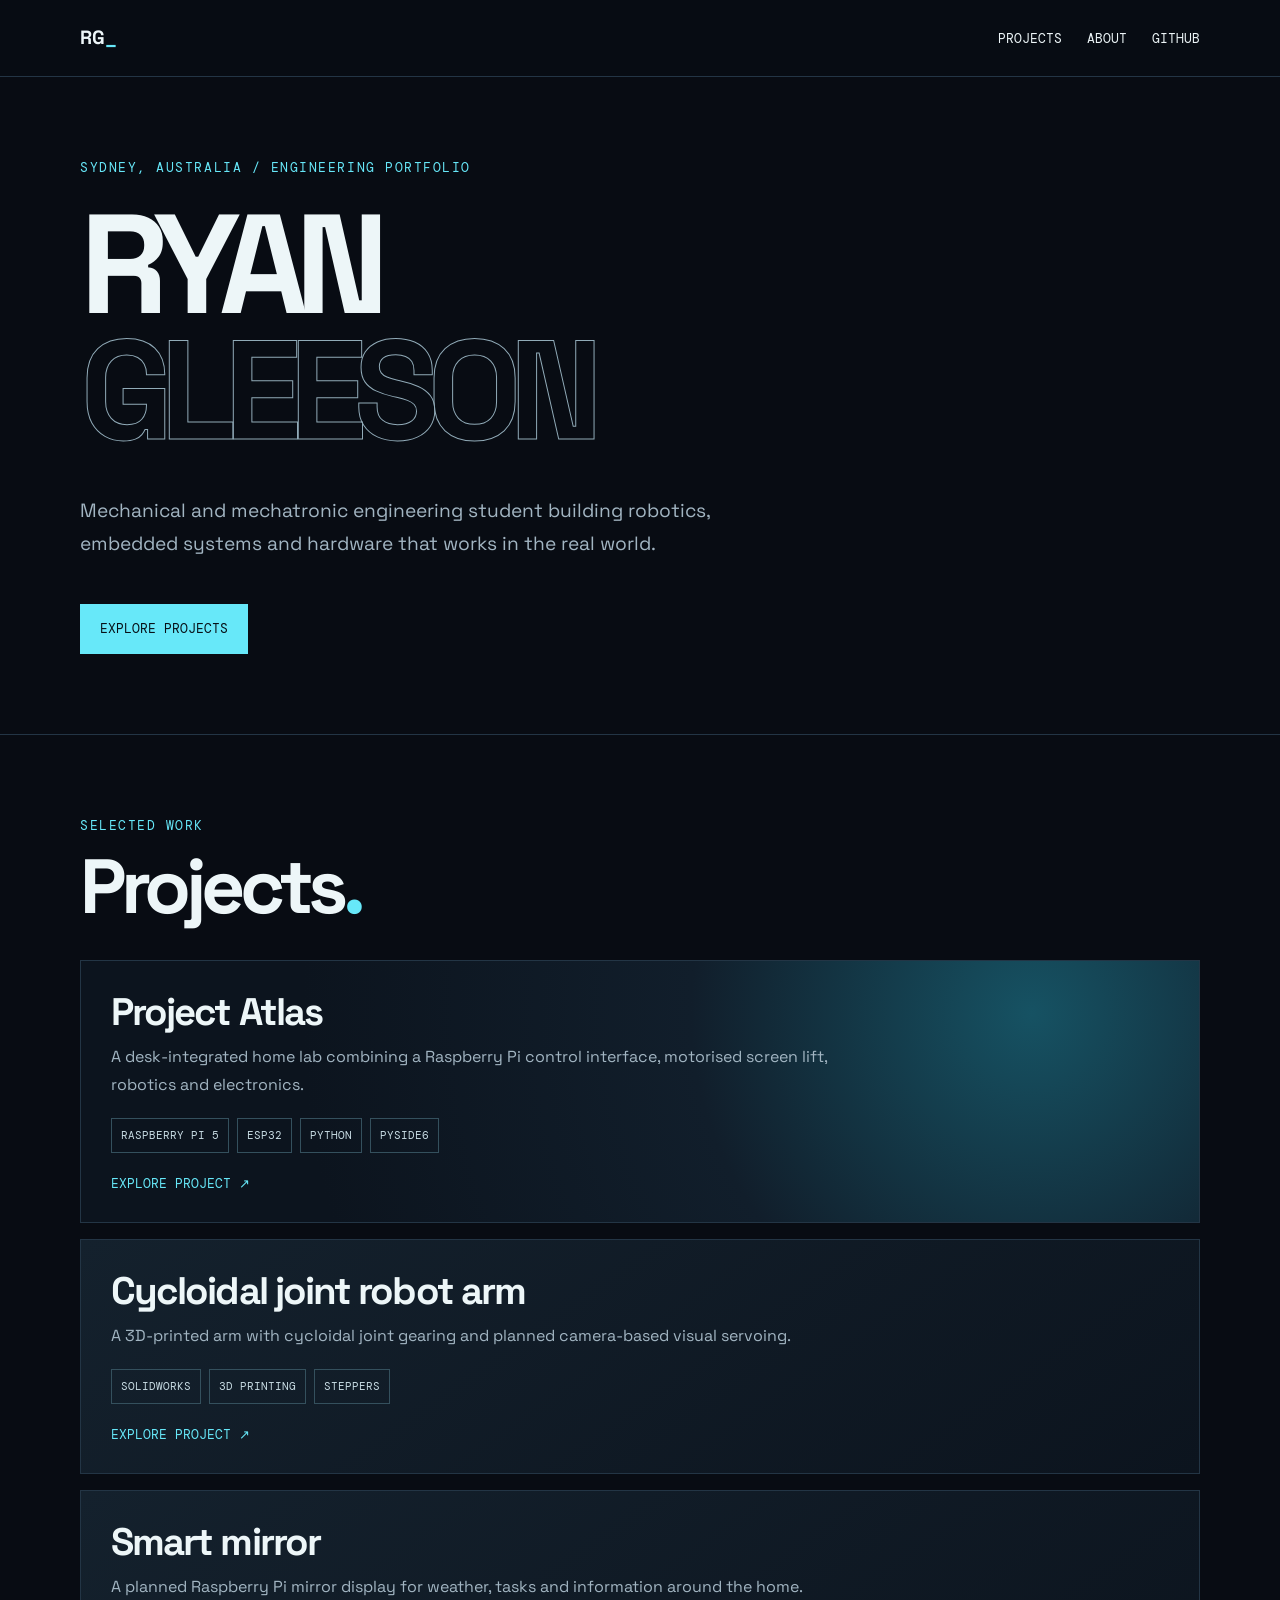
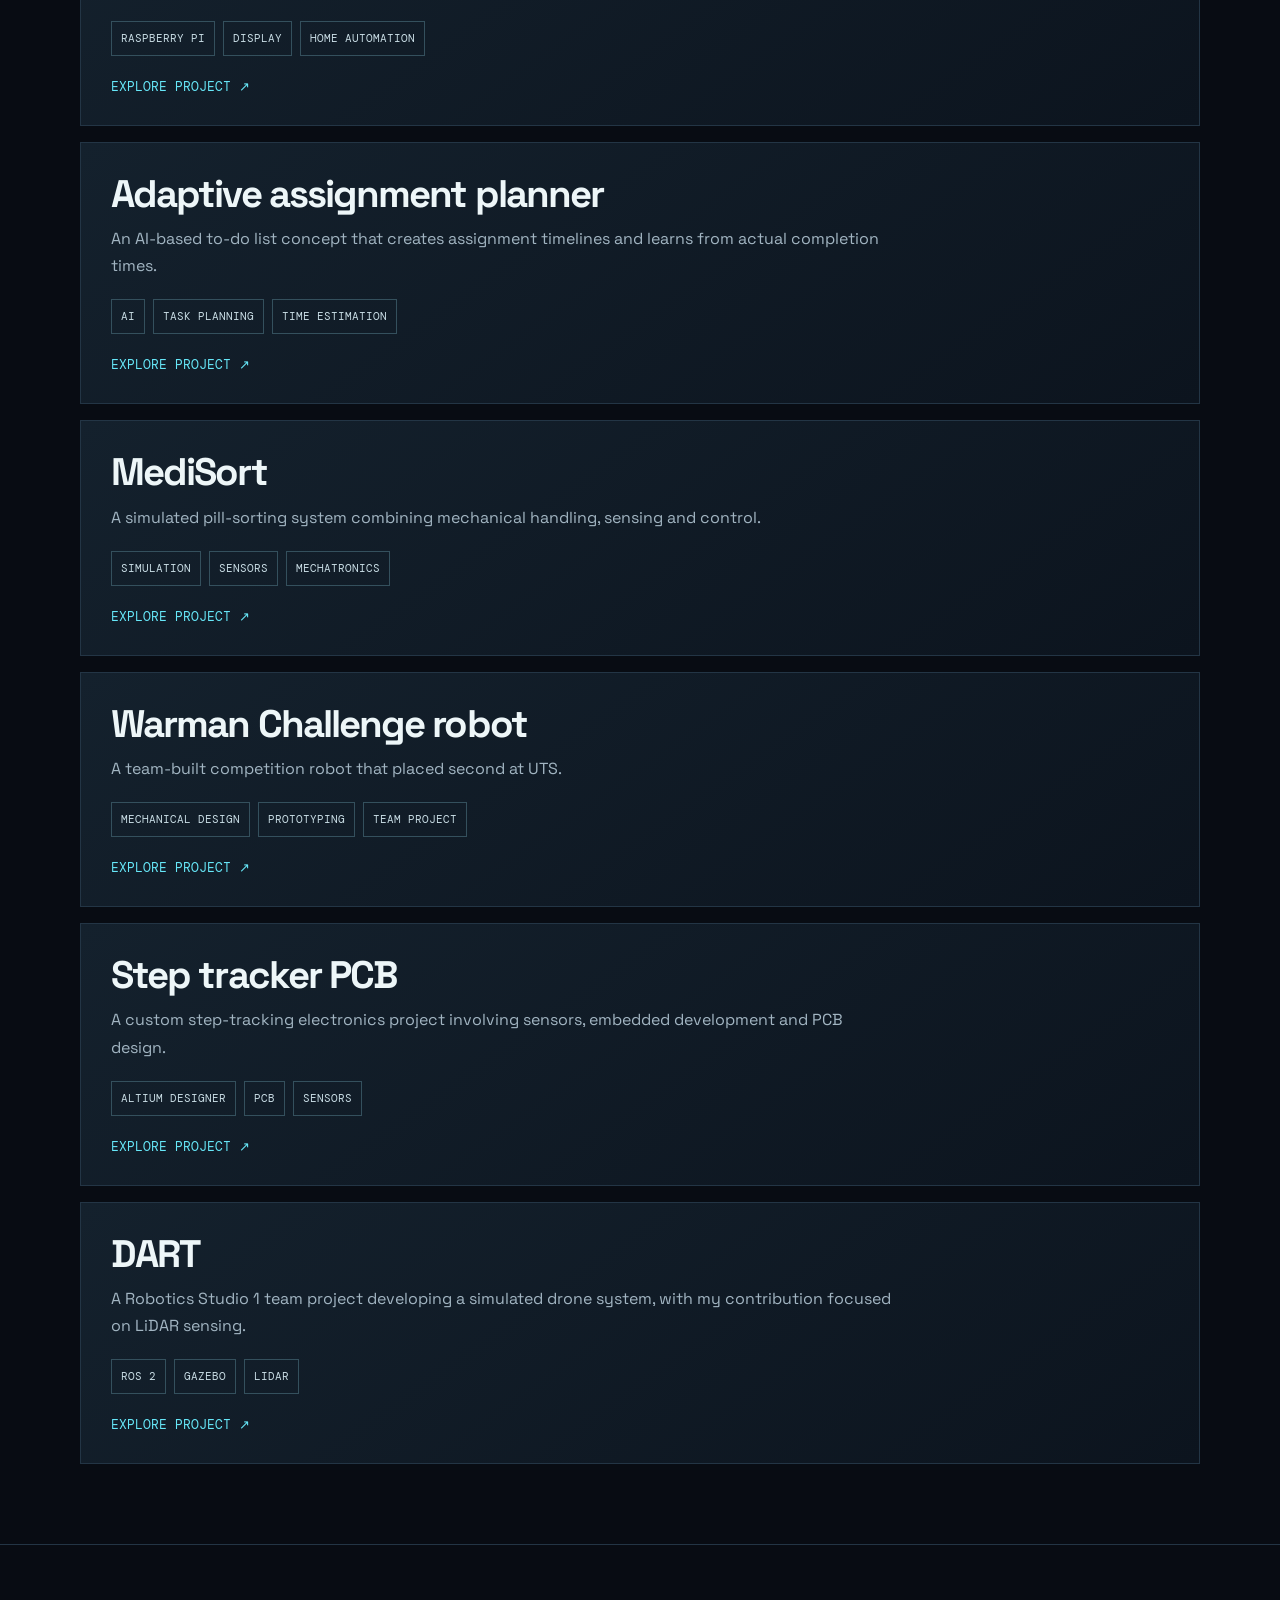
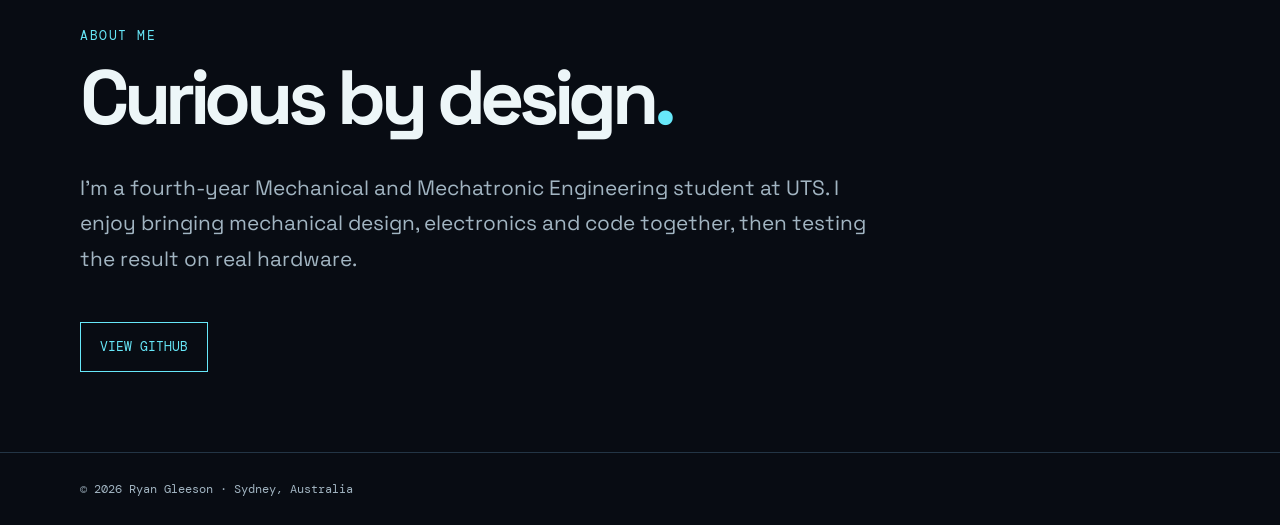
==== index.html @ e1db245e "Add engineering portfolio" ====
<!DOCTYPE html>
<html lang="en">
<head>
  <meta charset="UTF-8">
  <meta name="viewport" content="width=device-width, initial-scale=1.0">
  <meta name="theme-color" content="#080c13">
  <title>Ryan Gleeson | Engineering Portfolio</title>
  <meta
    name="description"
    content="Engineering projects by Ryan Gleeson."
  >
  <link rel="stylesheet" href="style.css">
</head>

<body>
  <!-- ==================== NAVIGATION ==================== -->
  <header class="site-header">
    <nav class="container nav" aria-label="Main navigation">
      <a class="logo" href="index.html">RG<span>_</span></a>

      <div class="nav-links">
        <a href="#projects">Projects</a>
        <a href="#about">About</a>
        <a href="https://github.com/ryan-gleeso">GitHub</a>
      </div>
    </nav>
  </header>

  <main>
    <!-- ==================== INTRO ==================== -->
    <div class="container hero">
      <div class="label">Sydney, Australia / Engineering portfolio</div>

      <h1>
        RYAN<br>
        <span class="outline">GLEESON</span>
      </h1>

      <p>
        Mechanical and mechatronic engineering student building robotics,
        embedded systems and hardware that works in the real world.
      </p>

      <a class="button" href="#projects">Explore projects</a>
    </div>

    <!-- ==================== PROJECT LIST ==================== -->
    <section id="projects">
      <div class="container">
        <div class="label">Selected work</div>
        <h2 class="section-title">Projects<span class="accent">.</span></h2>

        <div class="project-list">

          <!-- PROJECT ATLAS -->
          <a class="project-card" href="projects/atlas.html">
            <h3>Project Atlas</h3>
            <p>
              A desk-integrated home lab combining a Raspberry Pi control
              interface, motorised screen lift, robotics and electronics.
            </p>
            <div class="tags">
              <span class="tag">Raspberry Pi 5</span>
              <span class="tag">ESP32</span>
              <span class="tag">Python</span>
              <span class="tag">PySide6</span>
            </div>
            <span class="card-action">Explore project ↗</span>
          </a>

          <!-- ROBOT ARM -->
          <a class="project-card" href="projects/robot-arm.html">
            <h3>Cycloidal joint robot arm</h3>
            <p>
              A 3D-printed arm with cycloidal joint gearing and planned
              camera-based visual servoing.
            </p>
            <div class="tags">
              <span class="tag">SolidWorks</span>
              <span class="tag">3D printing</span>
              <span class="tag">Steppers</span>
            </div>
            <span class="card-action">Explore project ↗</span>
          </a>

          <!-- SMART MIRROR -->
          <a class="project-card" href="projects/smart-mirror.html">
            <h3>Smart mirror</h3>
            <p>
              A planned Raspberry Pi mirror display for weather, tasks and
              information around the home.
            </p>
            <div class="tags">
              <span class="tag">Raspberry Pi</span>
              <span class="tag">Display</span>
              <span class="tag">Home automation</span>
            </div>
            <span class="card-action">Explore project ↗</span>
          </a>

          <!-- ASSIGNMENT PLANNER -->
          <a class="project-card" href="projects/assignment-planner.html">
            <h3>Adaptive assignment planner</h3>
            <p>
              An AI-based to-do list concept that creates assignment
              timelines and learns from actual completion times.
            </p>
            <div class="tags">
              <span class="tag">AI</span>
              <span class="tag">Task planning</span>
              <span class="tag">Time estimation</span>
            </div>
            <span class="card-action">Explore project ↗</span>
          </a>

          <!-- MEDISORT -->
          <a class="project-card" href="projects/medisort.html">
            <h3>MediSort</h3>
            <p>
              A simulated pill-sorting system combining mechanical handling,
              sensing and control.
            </p>
            <div class="tags">
              <span class="tag">Simulation</span>
              <span class="tag">Sensors</span>
              <span class="tag">Mechatronics</span>
            </div>
            <span class="card-action">Explore project ↗</span>
          </a>

          <!-- WARMAN -->
          <a class="project-card" href="projects/warman.html">
            <h3>Warman Challenge robot</h3>
            <p>
              A team-built competition robot that placed second at UTS.
            </p>
            <div class="tags">
              <span class="tag">Mechanical design</span>
              <span class="tag">Prototyping</span>
              <span class="tag">Team project</span>
            </div>
            <span class="card-action">Explore project ↗</span>
          </a>

          <!-- STEP TRACKER -->
          <a class="project-card" href="projects/step-tracker.html">
            <h3>Step tracker PCB</h3>
            <p>
              A custom step-tracking electronics project involving sensors,
              embedded development and PCB design.
            </p>
            <div class="tags">
              <span class="tag">Altium Designer</span>
              <span class="tag">PCB</span>
              <span class="tag">Sensors</span>
            </div>
            <span class="card-action">Explore project ↗</span>
          </a>

          <!-- DART -->
          <a class="project-card" href="projects/dart.html">
            <h3>DART</h3>
            <p>
              A Robotics Studio 1 team project developing a simulated drone
              system, with my contribution focused on LiDAR sensing.
            </p>
            <div class="tags">
              <span class="tag">ROS 2</span>
              <span class="tag">Gazebo</span>
              <span class="tag">LiDAR</span>
            </div>
            <span class="card-action">Explore project ↗</span>
          </a>

        </div>
      </div>
    </section>

    <!-- ==================== ABOUT ==================== -->
    <section id="about">
      <div class="container">
        <div class="label">About me</div>
        <h2 class="section-title">
          Curious by design<span class="accent">.</span>
        </h2>

        <p class="project-intro">
          I'm a fourth-year Mechanical and Mechatronic Engineering student
          at UTS. I enjoy bringing mechanical design, electronics and code
          together, then testing the result on real hardware.
        </p>

        <a
          class="button button-outline"
          href="https://github.com/ryan-gleeso"
          target="_blank"
          rel="noopener noreferrer"
        >
          View GitHub
        </a>
      </div>
    </section>
  </main>

  <footer class="site-footer">
    <div class="container">© 2026 Ryan Gleeson · Sydney, Australia</div>
  </footer>
</body>
</html>
---- style.css ----
@import url("https://fonts.googleapis.com/css2?family=DM+Mono:wght@400;500&family=Space+Grotesk:wght@400;500;600;700&display=swap");

/* ==================== SITE COLOURS ==================== */
:root {
  --background: #080c13;
  --surface: #101924;
  --border: #233545;
  --text: #edf6f8;
  --muted: #a2b5c2;
  --cyan: #67e8f9;
  --green: #c5ff75;
}

/* ==================== GENERAL ==================== */
* {
  box-sizing: border-box;
}

html {
  scroll-behavior: smooth;
}

body {
  margin: 0;
  background: var(--background);
  color: var(--text);
  font: 16px/1.7 "Space Grotesk", Arial, sans-serif;
}

a {
  color: inherit;
  text-decoration: none;
}

a:focus-visible {
  outline: 2px solid var(--cyan);
  outline-offset: 4px;
}

.container {
  width: min(1120px, calc(100% - 40px));
  margin-inline: auto;
}

.label,
.tag,
.back-link,
.button {
  font-family: "DM Mono", monospace;
}

.label {
  color: var(--cyan);
  font-size: 0.8rem;
  text-transform: uppercase;
  letter-spacing: 0.12em;
}

.accent {
  color: var(--cyan);
}

/* ==================== HEADER ==================== */
.site-header {
  border-bottom: 1px solid var(--border);
  background: rgba(8, 12, 19, 0.95);
}

.nav {
  min-height: 76px;
  display: flex;
  align-items: center;
  justify-content: space-between;
  gap: 20px;
}

.logo {
  font-size: 1.2rem;
  font-weight: 700;
}

.logo span {
  color: var(--cyan);
}

.nav-links {
  display: flex;
  gap: 25px;
  font: 0.8rem "DM Mono", monospace;
  text-transform: uppercase;
}

.nav-links a:hover,
.back-link:hover {
  color: var(--cyan);
}

/* ==================== HOMEPAGE HERO ==================== */
.hero {
  min-height: 520px;
  display: flex;
  flex-direction: column;
  justify-content: center;
  padding: 80px 0;
}

.hero h1 {
  margin: 22px 0;
  font-size: clamp(4rem, 11vw, 9rem);
  line-height: 0.9;
  letter-spacing: -0.09em;
}

.outline {
  color: transparent;
  -webkit-text-stroke: 1px #91abb8;
}

.hero p {
  max-width: 650px;
  color: var(--muted);
  font-size: 1.2rem;
}

.button {
  display: inline-block;
  width: fit-content;
  margin-top: 24px;
  padding: 13px 19px;
  border: 1px solid var(--cyan);
  background: var(--cyan);
  color: #071017;
  font-size: 0.8rem;
  text-transform: uppercase;
  transition: transform 0.2s, background 0.2s;
}

.button:hover {
  transform: translateY(-3px);
  background: #a6f5ff;
}

.button-outline {
  background: transparent;
  color: var(--cyan);
}

.button-outline:hover {
  background: #10252c;
}

/* ==================== HOMEPAGE PROJECT LIST ==================== */
section {
  padding: 80px 0;
  border-top: 1px solid var(--border);
}

.section-title {
  margin: 12px 0 35px;
  font-size: clamp(2.7rem, 6vw, 5rem);
  line-height: 1;
  letter-spacing: -0.07em;
}

.project-list {
  display: grid;
  gap: 16px;
}

.project-card {
  display: block;
  padding: 30px;
  border: 1px solid var(--border);
  background: linear-gradient(145deg, #14212d, #0c141e);
  transition: border-color 0.2s, transform 0.2s;
}

.project-card:hover,
.project-card:focus-visible {
  border-color: var(--cyan);
  transform: translateY(-4px);
}

.project-card:first-child {
  background: radial-gradient(
    circle at 85% 20%,
    #165263,
    #111e2b 35%,
    #0c141e 75%
  );
}

.project-card h3 {
  margin: 0 0 10px;
  font-size: clamp(1.7rem, 3vw, 2.5rem);
  line-height: 1.1;
  letter-spacing: -0.05em;
}

.project-card p {
  max-width: 780px;
  margin: 0 0 20px;
  color: var(--muted);
}

.card-action {
  display: block;
  margin-top: 22px;
  color: var(--cyan);
  font: 0.8rem "DM Mono", monospace;
  text-transform: uppercase;
}

/* ==================== TECHNOLOGY TAGS ==================== */
.tags {
  display: flex;
  flex-wrap: wrap;
  gap: 8px;
}

.tag {
  padding: 7px 9px;
  border: 1px solid #34505d;
  color: #c8dce4;
  font-size: 0.7rem;
  text-transform: uppercase;
}

/* ==================== PROJECT DETAIL PAGES ==================== */
.back-link {
  display: inline-block;
  padding: 22px 0;
  color: var(--muted);
  font-size: 0.85rem;
}

.project-page {
  padding: 70px 0 100px;
}

.project-page h1 {
  max-width: 900px;
  margin: 15px 0 25px;
  font-size: clamp(3rem, 8vw, 6rem);
  line-height: 1;
  letter-spacing: -0.075em;
}

.project-intro {
  max-width: 800px;
  color: var(--muted);
  font-size: 1.3rem;
}

.project-page .tags {
  margin: 30px 0 70px;
}

.project-page section {
  padding: 45px 0;
}

.project-page h2 {
  margin: 0 0 16px;
  font-size: clamp(1.8rem, 4vw, 2.5rem);
  letter-spacing: -0.05em;
}

.project-page section p,
.project-page li {
  max-width: 780px;
  color: var(--muted);
}

.project-page ul {
  padding-left: 23px;
}

.repo-placeholder {
  display: inline-block;
  padding: 13px 19px;
  border: 1px solid var(--border);
  color: var(--muted);
  font: 0.8rem "DM Mono", monospace;
  text-transform: uppercase;
}

/* Add later when you have photos */
.project-image {
  display: block;
  max-width: 100%;
  height: auto;
  margin: 25px 0;
  border: 1px solid var(--border);
}

/* ==================== FOOTER ==================== */
.site-footer {
  padding: 28px 0;
  border-top: 1px solid var(--border);
  color: var(--muted);
  font: 0.75rem "DM Mono", monospace;
}

/* ==================== MOBILE ==================== */
@media (max-width: 650px) {
  .nav {
    min-height: 65px;
  }

  .nav-links {
    gap: 12px;
    font-size: 0.7rem;
  }

  .hero {
    min-height: 420px;
  }

  .hero p,
  .project-intro {
    font-size: 1.05rem;
  }

  section {
    padding: 65px 0;
  }

  .project-card {
    padding: 23px;
  }

  .project-page {
    padding-top: 50px;
  }
}

@media (prefers-reduced-motion: reduce) {
  *,
  *::before,
  *::after {
    scroll-behavior: auto !important;
    transition: none !important;
  }
}
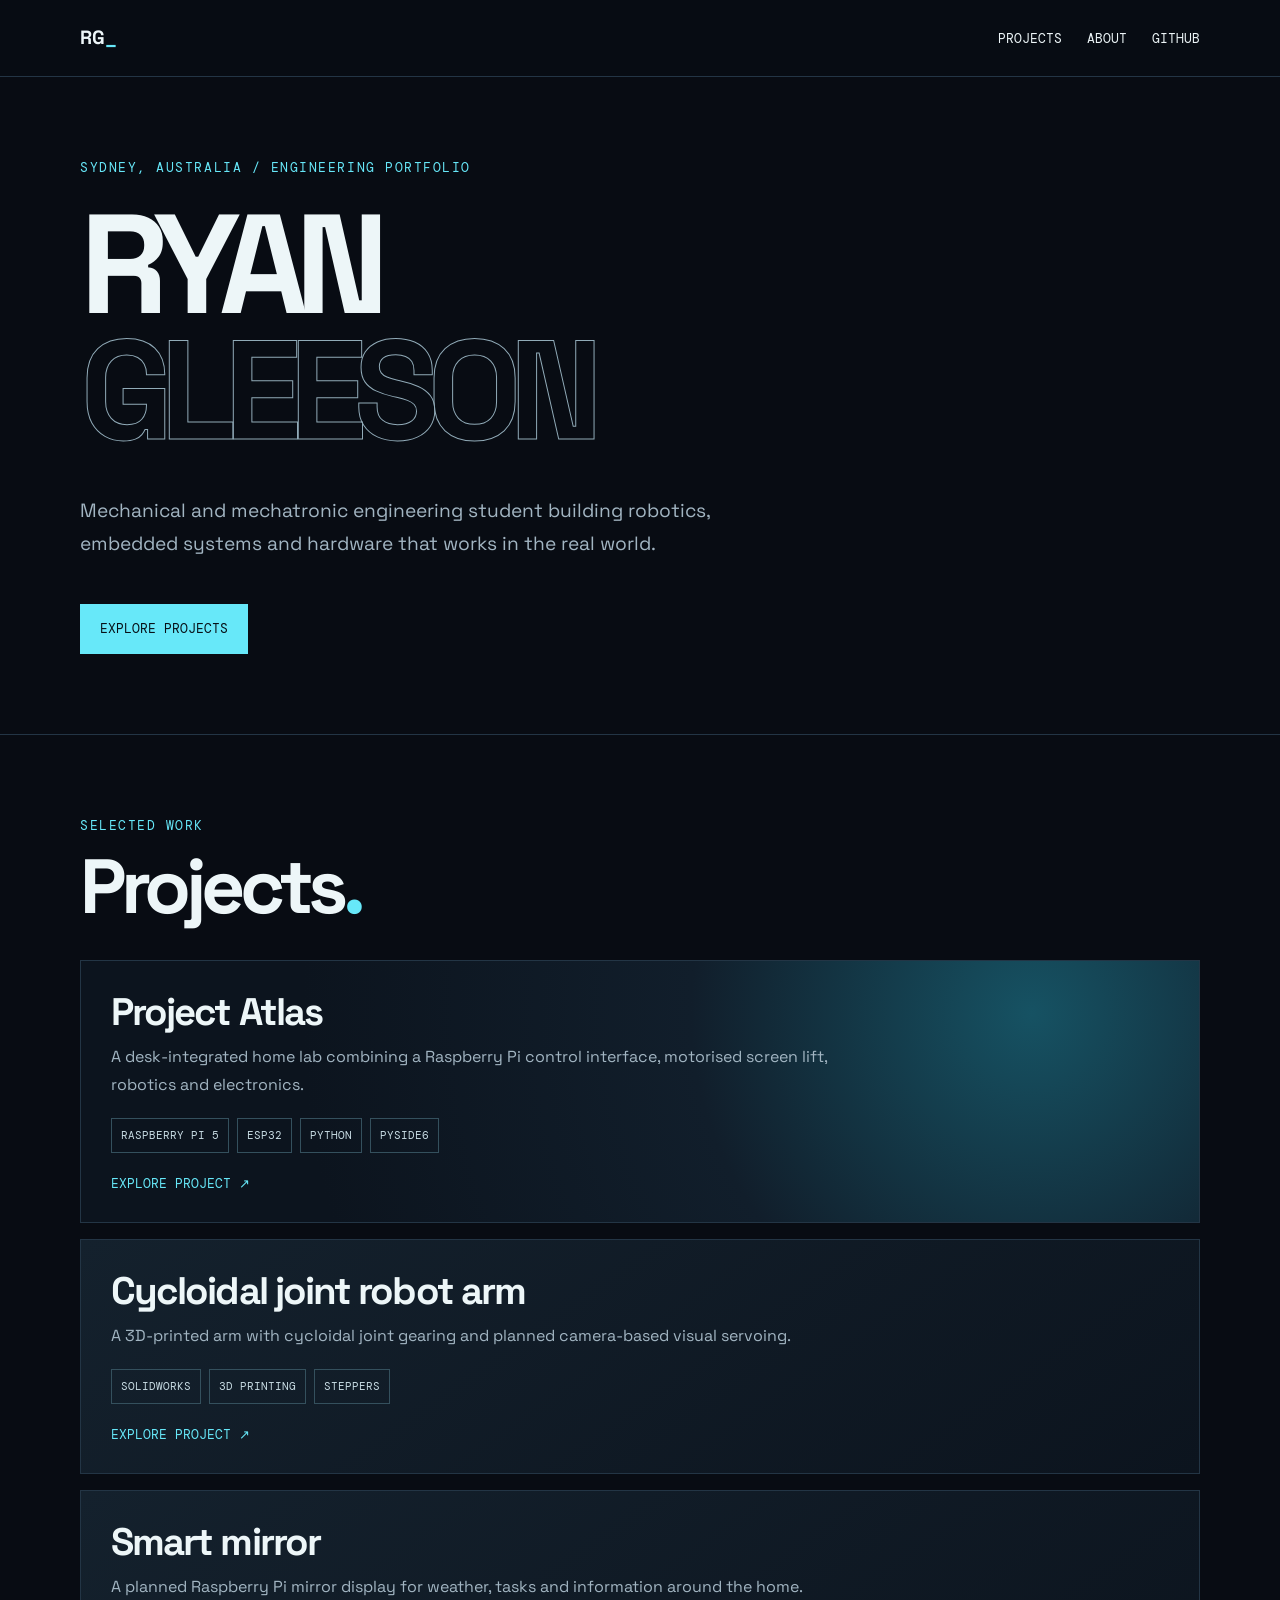
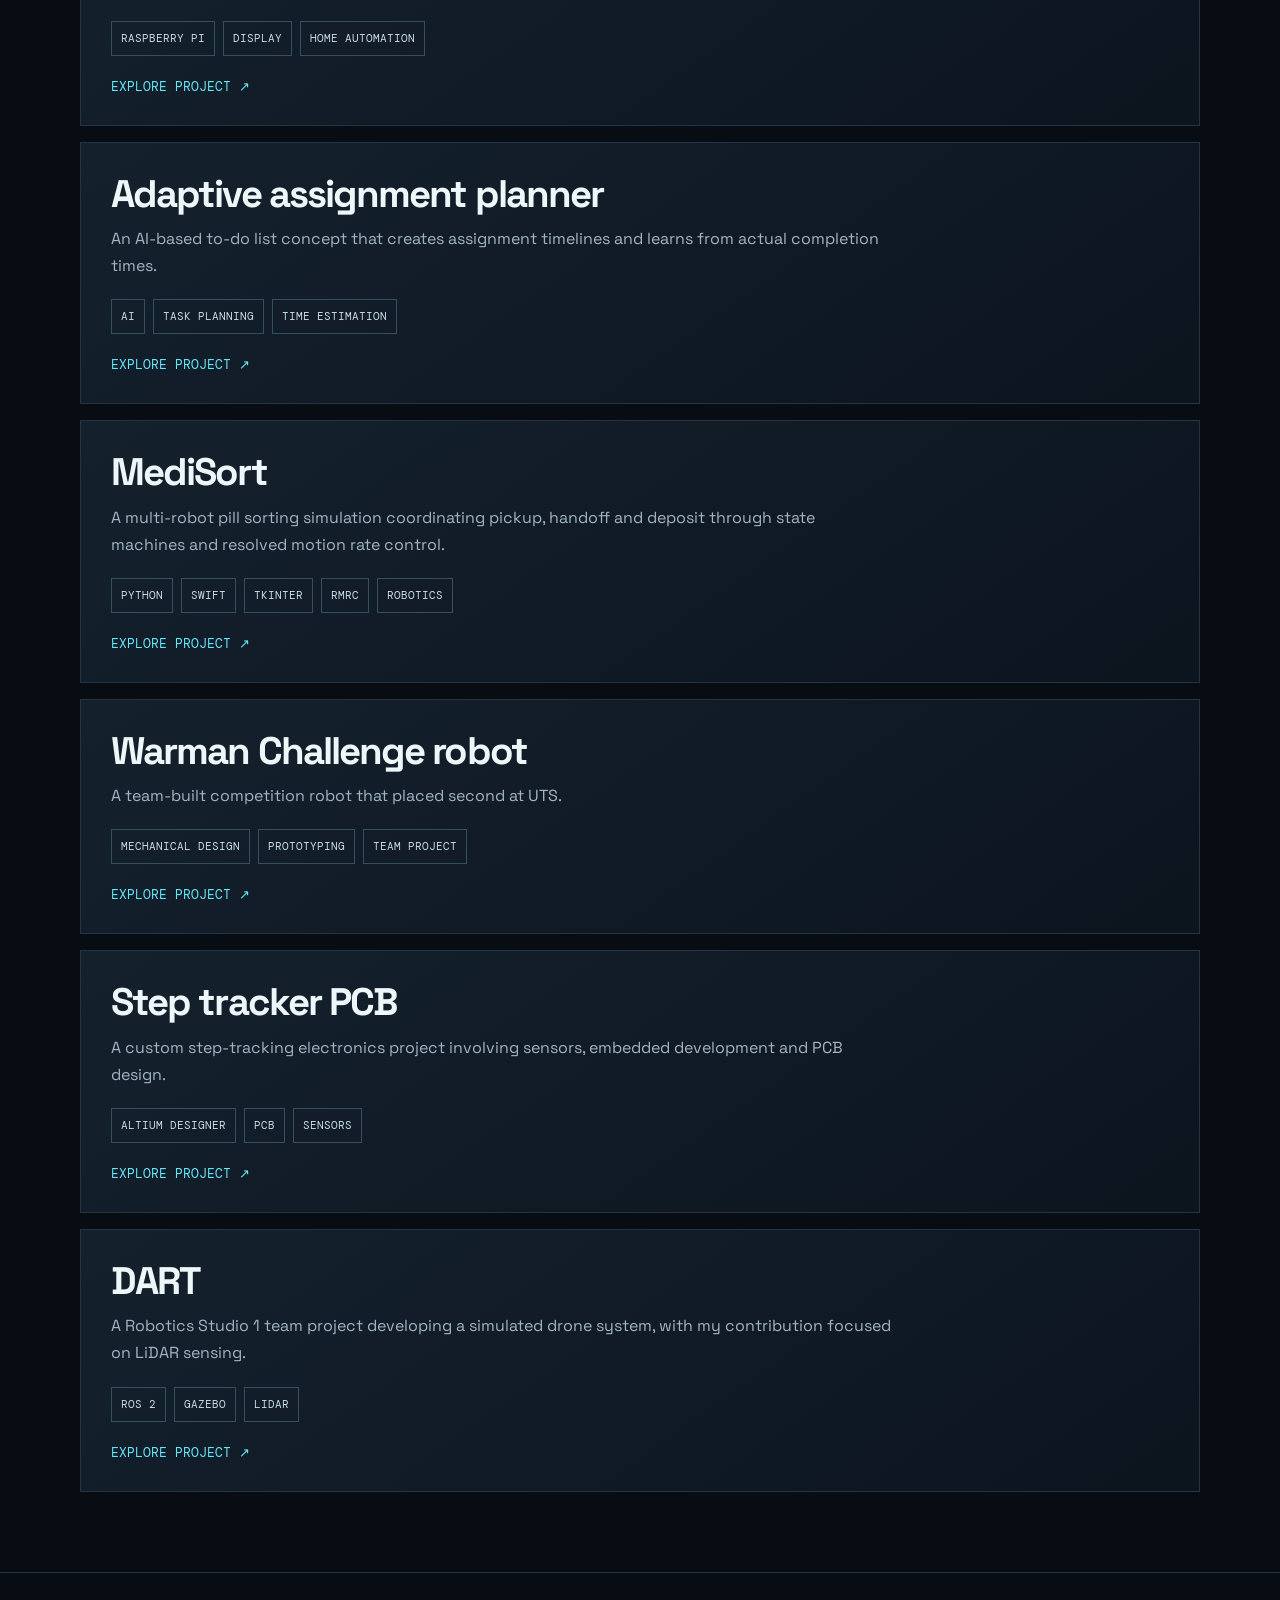
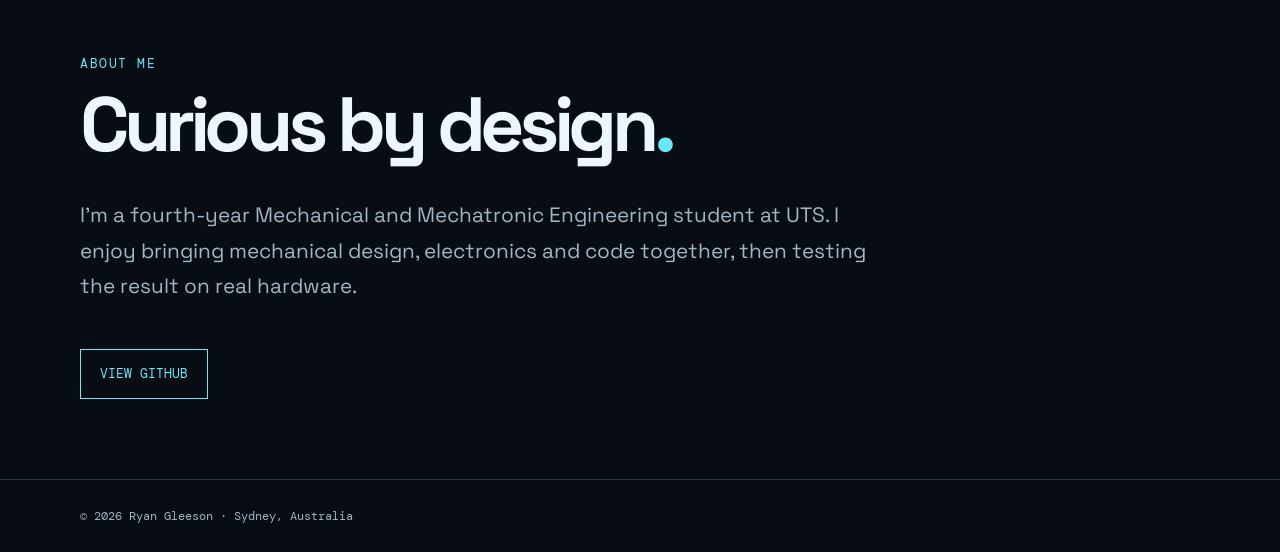
==== commit 0e44e64f: "Updating" ====
--- a/index.html
+++ b/index.html
@@ -116,20 +116,25 @@
           <!-- MEDISORT -->
           <a class="project-card" href="projects/medisort.html">
             <h3>MediSort</h3>
-            <p>
-              A simulated pill-sorting system combining mechanical handling,
-              sensing and control.
-            </p>
-            <div class="tags">
-              <span class="tag">Simulation</span>
-              <span class="tag">Sensors</span>
-              <span class="tag">Mechatronics</span>
-            </div>
+
+            <p>
+              A multi-robot pill sorting simulation coordinating pickup, handoff and
+              deposit through state machines and resolved motion rate control.
+            </p>
+
+            <div class="tags">
+              <span class="tag">Python</span>
+              <span class="tag">Swift</span>
+              <span class="tag">Tkinter</span>
+              <span class="tag">RMRC</span>
+              <span class="tag">Robotics</span>
+            </div>
+
             <span class="card-action">Explore project ↗</span>
           </a>
 
           <!-- WARMAN -->
-          <a class="project-card" href="projects/warman.html">
+          <a class="project-card" href="projects/warman-project.html">
             <h3>Warman Challenge robot</h3>
             <p>
               A team-built competition robot that placed second at UTS.
@@ -143,7 +148,7 @@
           </a>
 
           <!-- STEP TRACKER -->
-          <a class="project-card" href="projects/step-tracker.html">
+          <a class="project-card" href="projects/pedometer.html">
             <h3>Step tracker PCB</h3>
             <p>
               A custom step-tracking electronics project involving sensors,
--- a/style.css
+++ b/style.css
@@ -1,6 +1,10 @@
 @import url("https://fonts.googleapis.com/css2?family=DM+Mono:wght@400;500&family=Space+Grotesk:wght@400;500;600;700&display=swap");
 
-/* ==================== SITE COLOURS ==================== */
+/* =========================================================
+   1. SITE COLOURS
+
+   Change these values to change the colours across every page.
+   ========================================================= */
 :root {
   --background: #080c13;
   --surface: #101924;
@@ -11,7 +15,9 @@
   --green: #c5ff75;
 }
 
-/* ==================== GENERAL ==================== */
+/* =========================================================
+   2. GENERAL PAGE STYLING
+   ========================================================= */
 * {
   box-sizing: border-box;
 }
@@ -32,7 +38,8 @@
   text-decoration: none;
 }
 
-a:focus-visible {
+a:focus-visible,
+button:focus-visible {
   outline: 2px solid var(--cyan);
   outline-offset: 4px;
 }
@@ -60,7 +67,9 @@
   color: var(--cyan);
 }
 
-/* ==================== HEADER ==================== */
+/* =========================================================
+   3. HEADER AND NAVIGATION
+   ========================================================= */
 .site-header {
   border-bottom: 1px solid var(--border);
   background: rgba(8, 12, 19, 0.95);
@@ -95,7 +104,9 @@
   color: var(--cyan);
 }
 
-/* ==================== HOMEPAGE HERO ==================== */
+/* =========================================================
+   4. HOMEPAGE INTRO / HERO
+   ========================================================= */
 .hero {
   min-height: 520px;
   display: flex;
@@ -149,7 +160,9 @@
   background: #10252c;
 }
 
-/* ==================== HOMEPAGE PROJECT LIST ==================== */
+/* =========================================================
+   5. HOMEPAGE SECTIONS
+   ========================================================= */
 section {
   padding: 80px 0;
   border-top: 1px solid var(--border);
@@ -162,6 +175,11 @@
   letter-spacing: -0.07em;
 }
 
+/* =========================================================
+   6. CLICKABLE PROJECT CARDS
+
+   The entire card is a link to a separate project HTML file.
+   ========================================================= */
 .project-list {
   display: grid;
   gap: 16px;
@@ -211,7 +229,11 @@
   text-transform: uppercase;
 }
 
-/* ==================== TECHNOLOGY TAGS ==================== */
+/* =========================================================
+   7. TECHNOLOGY TAGS
+
+   Used on homepage cards and project detail pages.
+   ========================================================= */
 .tags {
   display: flex;
   flex-wrap: wrap;
@@ -226,7 +248,9 @@
   text-transform: uppercase;
 }
 
-/* ==================== PROJECT DETAIL PAGES ==================== */
+/* =========================================================
+   8. INDIVIDUAL PROJECT PAGES
+   ========================================================= */
 .back-link {
   display: inline-block;
   padding: 22px 0;
@@ -276,6 +300,7 @@
   padding-left: 23px;
 }
 
+/* Text shown until that project's repository exists */
 .repo-placeholder {
   display: inline-block;
   padding: 13px 19px;
@@ -285,7 +310,89 @@
   text-transform: uppercase;
 }
 
-/* Add later when you have photos */
+/* =========================================================
+   9. HORIZONTAL PHOTO AND VIDEO GALLERY
+   ========================================================= */
+.gallery-heading {
+  display: flex;
+  align-items: center;
+  justify-content: space-between;
+  gap: 20px;
+  margin-bottom: 20px;
+}
+
+.gallery-heading h2 {
+  margin: 0;
+}
+
+.gallery-controls {
+  display: flex;
+  gap: 8px;
+}
+
+.gallery-controls button {
+  width: 44px;
+  height: 44px;
+  border: 1px solid var(--border);
+  background: var(--surface);
+  color: var(--cyan);
+  font-size: 1.4rem;
+  cursor: pointer;
+}
+
+.gallery-controls button:hover {
+  border-color: var(--cyan);
+}
+
+/*
+  overflow-x: auto lets visitors scroll sideways.
+  scroll-snap-type makes each image/video stop neatly in place.
+*/
+.gallery-track {
+  display: flex;
+  gap: 16px;
+  overflow-x: auto;
+  scroll-snap-type: x mandatory;
+  scroll-behavior: smooth;
+  scrollbar-width: thin;
+  scrollbar-color: var(--cyan) var(--surface);
+  padding-bottom: 16px;
+}
+
+.gallery-item {
+  flex: 0 0 min(80vw, 650px);
+  margin: 0;
+  border: 1px solid var(--border);
+  background: var(--surface);
+  scroll-snap-align: start;
+}
+
+.gallery-item img,
+.gallery-item video {
+  display: block;
+  width: 100%;
+  aspect-ratio: 16 / 9;
+  object-fit: contain;
+  background: #05090f;
+}
+
+.gallery-item figcaption {
+  padding: 12px 16px;
+  color: var(--muted);
+  font-size: 0.9rem;
+}
+
+.gallery-empty {
+  width: 100%;
+  padding: 50px 20px;
+  border: 1px dashed var(--border);
+  color: var(--muted);
+  text-align: center;
+}
+
+/*
+  Optional styling if you add one larger image outside the gallery.
+*/
 .project-image {
   display: block;
   max-width: 100%;
@@ -294,7 +401,9 @@
   border: 1px solid var(--border);
 }
 
-/* ==================== FOOTER ==================== */
+/* =========================================================
+   10. FOOTER
+   ========================================================= */
 .site-footer {
   padding: 28px 0;
   border-top: 1px solid var(--border);
@@ -302,7 +411,9 @@
   font: 0.75rem "DM Mono", monospace;
 }
 
-/* ==================== MOBILE ==================== */
+/* =========================================================
+   11. MOBILE LAYOUT
+   ========================================================= */
 @media (max-width: 650px) {
   .nav {
     min-height: 65px;
@@ -333,8 +444,15 @@
   .project-page {
     padding-top: 50px;
   }
-}
-
+
+  .gallery-item {
+    flex-basis: 88vw;
+  }
+}
+
+/* =========================================================
+   12. ACCESSIBILITY: REDUCED MOTION
+   ========================================================= */
 @media (prefers-reduced-motion: reduce) {
   *,
   *::before,
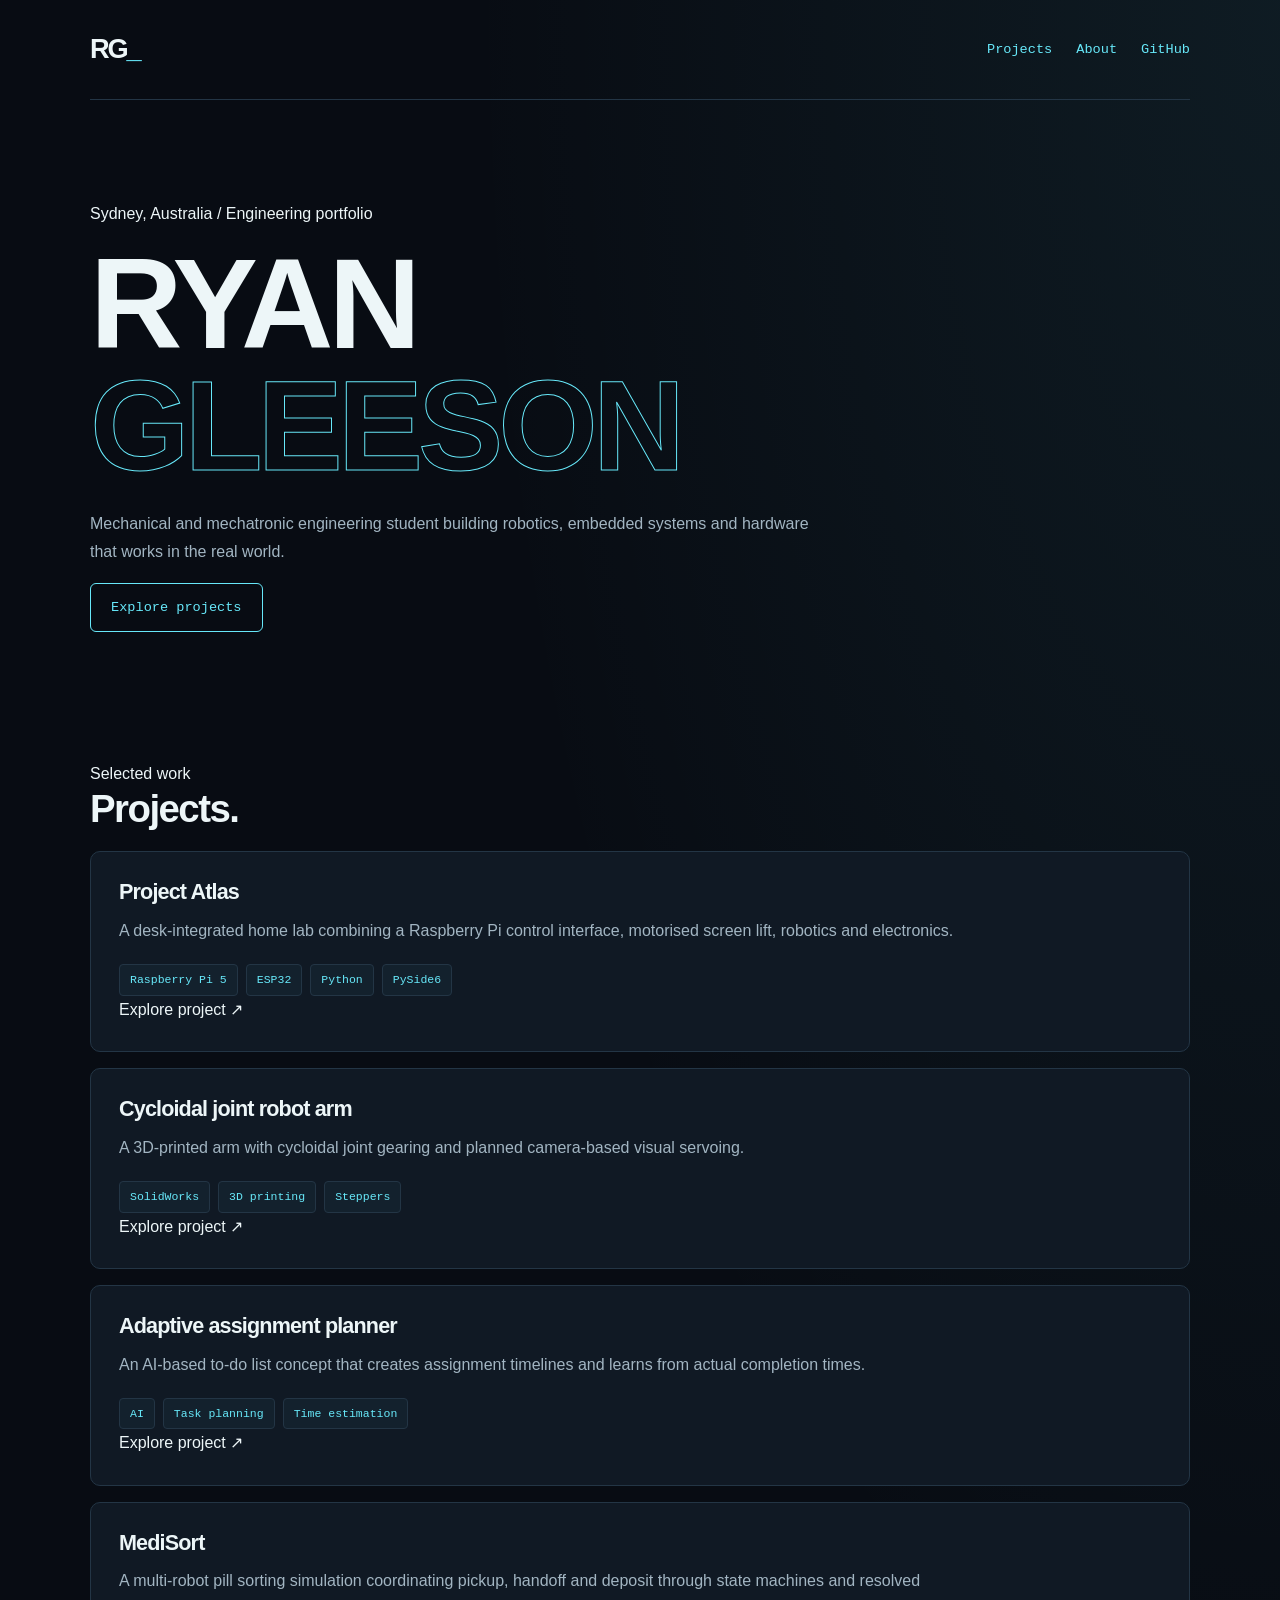
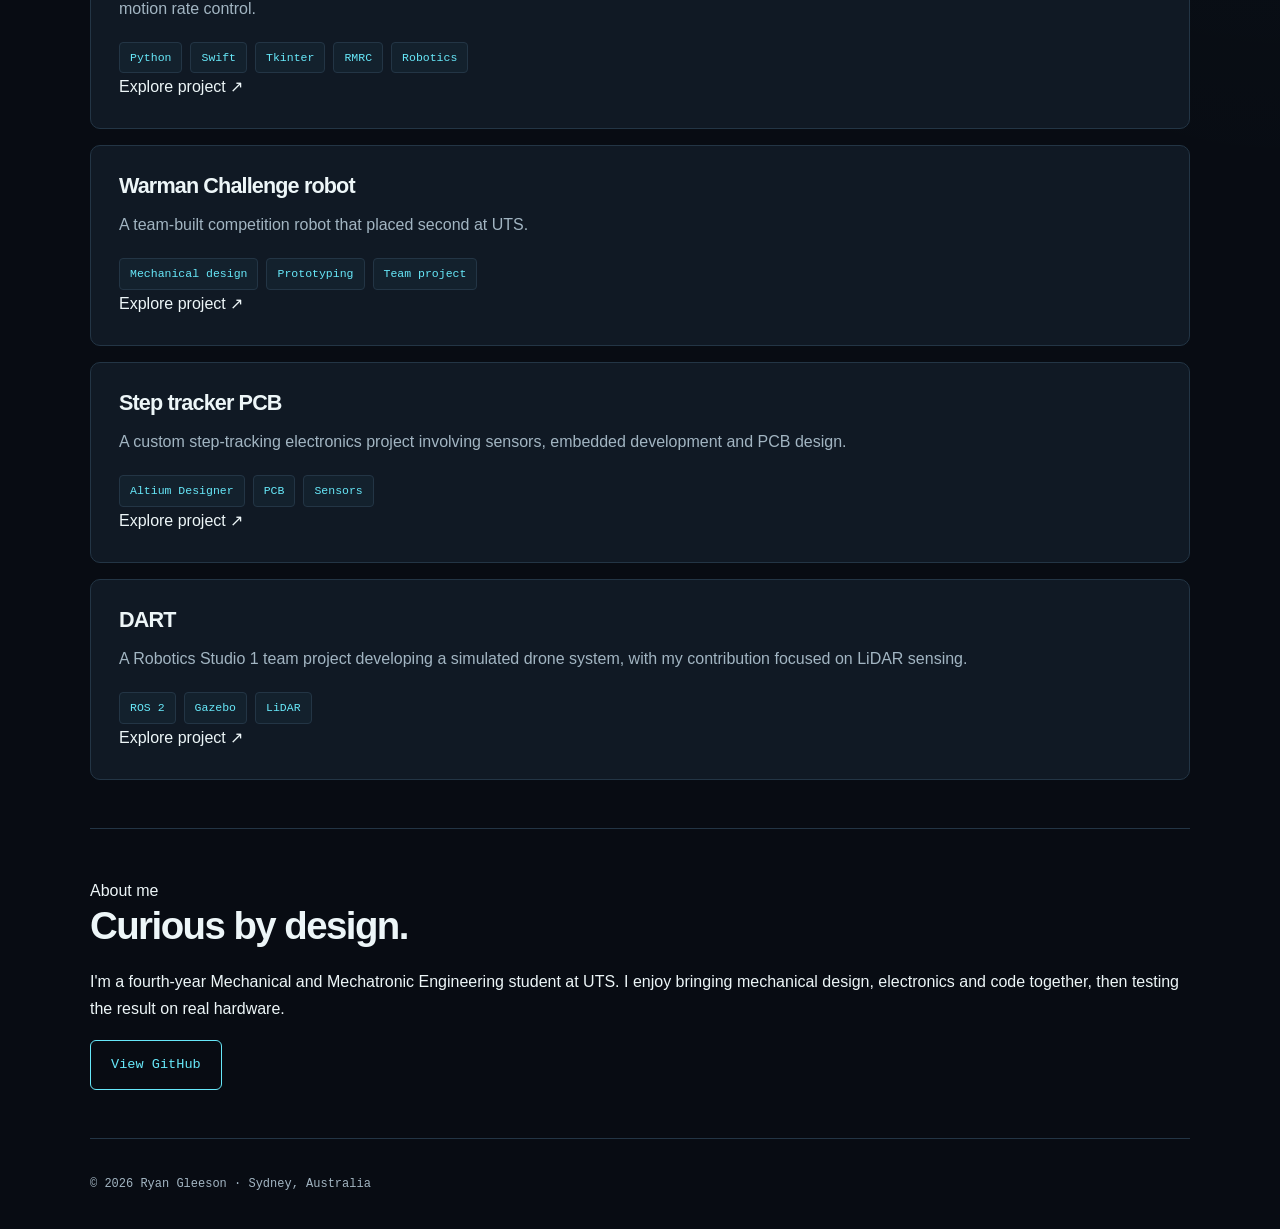
==== commit d9230163: "update" ====
--- a/index.html
+++ b/index.html
@@ -79,21 +79,6 @@
               <span class="tag">SolidWorks</span>
               <span class="tag">3D printing</span>
               <span class="tag">Steppers</span>
-            </div>
-            <span class="card-action">Explore project ↗</span>
-          </a>
-
-          <!-- SMART MIRROR -->
-          <a class="project-card" href="projects/smart-mirror.html">
-            <h3>Smart mirror</h3>
-            <p>
-              A planned Raspberry Pi mirror display for weather, tasks and
-              information around the home.
-            </p>
-            <div class="tags">
-              <span class="tag">Raspberry Pi</span>
-              <span class="tag">Display</span>
-              <span class="tag">Home automation</span>
             </div>
             <span class="card-action">Explore project ↗</span>
           </a>
--- a/style.css
+++ b/style.css
@@ -1,369 +1,429 @@
-@import url("https://fonts.googleapis.com/css2?family=DM+Mono:wght@400;500&family=Space+Grotesk:wght@400;500;600;700&display=swap");
-
-/* =========================================================
-   1. SITE COLOURS
-
-   Change these values to change the colours across every page.
-   ========================================================= */
+/* ==================== COLOURS AND DEFAULTS ==================== */
+
 :root {
-  --background: #080c13;
+  --bg: #080c13;
   --surface: #101924;
   --border: #233545;
   --text: #edf6f8;
   --muted: #a2b5c2;
+  --accent: #67e8f9;
   --cyan: #67e8f9;
   --green: #c5ff75;
 }
 
-/* =========================================================
-   2. GENERAL PAGE STYLING
-   ========================================================= */
 * {
   box-sizing: border-box;
 }
 
 html {
   scroll-behavior: smooth;
+  scroll-padding-top: 30px;
 }
 
 body {
   margin: 0;
-  background: var(--background);
+  min-height: 100vh;
+  background:
+    radial-gradient(
+      ellipse at top right,
+      rgba(103, 232, 249, 0.07),
+      transparent 45%
+    ),
+    var(--bg);
   color: var(--text);
-  font: 16px/1.7 "Space Grotesk", Arial, sans-serif;
+  font-family: "Space Grotesk", sans-serif;
+  line-height: 1.7;
+}
+
+::selection {
+  background: var(--accent);
+  color: var(--bg);
+}
+
+img,
+video {
+  max-width: 100%;
 }
 
 a {
-  color: inherit;
+  color: var(--accent);
   text-decoration: none;
+}
+
+a:hover {
+  color: var(--green);
 }
 
 a:focus-visible,
 button:focus-visible {
-  outline: 2px solid var(--cyan);
-  outline-offset: 4px;
-}
-
-.container {
-  width: min(1120px, calc(100% - 40px));
+  outline: 2px solid var(--accent);
+  outline-offset: 5px;
+}
+
+button,
+input,
+textarea {
+  font: inherit;
+}
+
+/* ==================== PAGE WIDTH ==================== */
+
+header,
+main,
+footer {
+  width: min(1100px, calc(100% - 48px));
   margin-inline: auto;
 }
 
-.label,
-.tag,
-.back-link,
-.button {
-  font-family: "DM Mono", monospace;
-}
-
-.label {
-  color: var(--cyan);
-  font-size: 0.8rem;
-  text-transform: uppercase;
-  letter-spacing: 0.12em;
-}
-
-.accent {
-  color: var(--cyan);
-}
-
-/* =========================================================
-   3. HEADER AND NAVIGATION
-   ========================================================= */
-.site-header {
-  border-bottom: 1px solid var(--border);
-  background: rgba(8, 12, 19, 0.95);
-}
-
-.nav {
-  min-height: 76px;
+/* ==================== NAVIGATION ==================== */
+
+nav {
   display: flex;
   align-items: center;
   justify-content: space-between;
-  gap: 20px;
+  gap: 24px;
+  min-height: 100px;
+  border-bottom: 1px solid var(--border);
 }
 
 .logo {
-  font-size: 1.2rem;
+  color: var(--text);
+  font-size: 1.7rem;
   font-weight: 700;
+  letter-spacing: -0.08em;
 }
 
 .logo span {
-  color: var(--cyan);
+  color: var(--accent);
 }
 
 .nav-links {
   display: flex;
-  gap: 25px;
-  font: 0.8rem "DM Mono", monospace;
+  flex-wrap: wrap;
+  gap: 24px;
+}
+
+nav > a:not(.logo),
+.nav-links a {
+  font-family: "DM Mono", monospace;
+  font-size: 0.85rem;
+}
+
+/* ==================== TYPOGRAPHY ==================== */
+
+h1,
+h2,
+h3 {
+  line-height: 1.15;
+  letter-spacing: -0.04em;
+}
+
+h1 {
+  margin: 16px 0 24px;
+  font-size: clamp(3rem, 8vw, 6rem);
+}
+
+h2 {
+  margin: 0 0 20px;
+  font-size: clamp(1.7rem, 4vw, 2.4rem);
+}
+
+h3 {
+  margin: 0 0 12px;
+  font-size: 1.35rem;
+}
+
+p {
+  margin: 0 0 18px;
+}
+
+.eyebrow {
+  margin-bottom: 16px;
+  color: var(--accent);
+  font-family: "DM Mono", monospace;
+  font-size: 0.8rem;
+  letter-spacing: 0.12em;
   text-transform: uppercase;
 }
 
-.nav-links a:hover,
-.back-link:hover {
-  color: var(--cyan);
-}
-
-/* =========================================================
-   4. HOMEPAGE INTRO / HERO
-   ========================================================= */
+.lead {
+  max-width: 800px;
+  color: var(--muted);
+  font-size: clamp(1.1rem, 2vw, 1.3rem);
+  line-height: 1.8;
+}
+
+.muted {
+  color: var(--muted);
+}
+
+/* ==================== HOMEPAGE HERO ==================== */
+
 .hero {
-  min-height: 520px;
-  display: flex;
-  flex-direction: column;
-  justify-content: center;
-  padding: 80px 0;
+  padding: 100px 0 80px;
 }
 
 .hero h1 {
-  margin: 22px 0;
-  font-size: clamp(4rem, 11vw, 9rem);
-  line-height: 0.9;
-  letter-spacing: -0.09em;
+  max-width: 1000px;
+  font-size: clamp(3.5rem, 10vw, 8rem);
+  line-height: 0.95;
 }
 
 .outline {
   color: transparent;
-  -webkit-text-stroke: 1px #91abb8;
-}
-
-.hero p {
-  max-width: 650px;
-  color: var(--muted);
-  font-size: 1.2rem;
-}
+  -webkit-text-stroke: 1px var(--accent);
+}
+
+.hero p:not(.eyebrow) {
+  max-width: 720px;
+  color: var(--muted);
+}
+
+.hero-actions {
+  display: flex;
+  flex-wrap: wrap;
+  gap: 14px;
+  margin-top: 30px;
+}
+
+/* ==================== BUTTONS ==================== */
 
 .button {
-  display: inline-block;
-  width: fit-content;
-  margin-top: 24px;
-  padding: 13px 19px;
-  border: 1px solid var(--cyan);
-  background: var(--cyan);
-  color: #071017;
-  font-size: 0.8rem;
-  text-transform: uppercase;
-  transition: transform 0.2s, background 0.2s;
+  display: inline-flex;
+  align-items: center;
+  justify-content: center;
+  gap: 10px;
+  padding: 12px 20px;
+
+  border: 1px solid var(--accent);
+  border-radius: 6px;
+  background: transparent;
+  color: var(--accent);
+
+  font-family: "DM Mono", monospace;
+  font-size: 0.85rem;
+  cursor: pointer;
+
+  transition:
+    background 0.2s ease,
+    color 0.2s ease,
+    transform 0.2s ease;
 }
 
 .button:hover {
-  transform: translateY(-3px);
-  background: #a6f5ff;
-}
-
-.button-outline {
-  background: transparent;
-  color: var(--cyan);
-}
-
-.button-outline:hover {
-  background: #10252c;
-}
-
-/* =========================================================
-   5. HOMEPAGE SECTIONS
-   ========================================================= */
-section {
-  padding: 80px 0;
-  border-top: 1px solid var(--border);
-}
-
-.section-title {
-  margin: 12px 0 35px;
-  font-size: clamp(2.7rem, 6vw, 5rem);
-  line-height: 1;
-  letter-spacing: -0.07em;
-}
-
-/* =========================================================
-   6. CLICKABLE PROJECT CARDS
-
-   The entire card is a link to a separate project HTML file.
-   ========================================================= */
+  transform: translateY(-2px);
+  background: var(--accent);
+  color: var(--bg);
+}
+
+.button.secondary {
+  border-color: var(--border);
+  color: var(--text);
+}
+
+.button.secondary:hover {
+  border-color: var(--accent);
+  background: var(--surface);
+  color: var(--accent);
+}
+
+/* ==================== CONTENT SECTIONS ==================== */
+
+main > section {
+  padding: 48px 0;
+  border-bottom: 1px solid var(--border);
+}
+
+.section-heading {
+  display: flex;
+  align-items: baseline;
+  justify-content: space-between;
+  flex-wrap: wrap;
+  gap: 16px;
+  margin-bottom: 24px;
+}
+
+.section-heading h2 {
+  margin-bottom: 0;
+}
+
+.section-heading p {
+  margin-bottom: 0;
+  color: var(--muted);
+}
+
+/* ==================== HOMEPAGE PROJECT LIST ==================== */
+
 .project-list {
   display: grid;
+  grid-template-columns: 1fr;
   gap: 16px;
 }
 
 .project-card {
   display: block;
-  padding: 30px;
+  position: relative;
+  padding: 28px;
+
   border: 1px solid var(--border);
-  background: linear-gradient(145deg, #14212d, #0c141e);
-  transition: border-color 0.2s, transform 0.2s;
-}
-
-.project-card:hover,
-.project-card:focus-visible {
-  border-color: var(--cyan);
-  transform: translateY(-4px);
-}
-
-.project-card:first-child {
-  background: radial-gradient(
-    circle at 85% 20%,
-    #165263,
-    #111e2b 35%,
-    #0c141e 75%
-  );
+  border-radius: 10px;
+  background: var(--surface);
+  color: var(--text);
+
+  transition:
+    border-color 0.2s ease,
+    background 0.2s ease,
+    transform 0.2s ease;
+}
+
+.project-card:hover {
+  transform: translateX(5px);
+  border-color: var(--accent);
+  background: #14212f;
+  color: var(--text);
 }
 
 .project-card h3 {
-  margin: 0 0 10px;
-  font-size: clamp(1.7rem, 3vw, 2.5rem);
-  line-height: 1.1;
-  letter-spacing: -0.05em;
+  color: var(--text);
 }
 
 .project-card p {
-  max-width: 780px;
-  margin: 0 0 20px;
-  color: var(--muted);
-}
-
-.card-action {
-  display: block;
-  margin-top: 22px;
-  color: var(--cyan);
-  font: 0.8rem "DM Mono", monospace;
-  text-transform: uppercase;
-}
-
-/* =========================================================
-   7. TECHNOLOGY TAGS
-
-   Used on homepage cards and project detail pages.
-   ========================================================= */
+  max-width: 850px;
+  color: var(--muted);
+}
+
+.project-card .arrow {
+  position: absolute;
+  top: 25px;
+  right: 25px;
+  color: var(--accent);
+  font-size: 1.4rem;
+}
+
+/* ==================== TECHNOLOGY FLAGS ==================== */
+
 .tags {
   display: flex;
   flex-wrap: wrap;
   gap: 8px;
-}
-
-.tag {
-  padding: 7px 9px;
-  border: 1px solid #34505d;
-  color: #c8dce4;
-  font-size: 0.7rem;
-  text-transform: uppercase;
-}
-
-/* =========================================================
-   8. INDIVIDUAL PROJECT PAGES
-   ========================================================= */
-.back-link {
+  margin-top: 20px;
+}
+
+.tags span {
   display: inline-block;
-  padding: 22px 0;
-  color: var(--muted);
-  font-size: 0.85rem;
-}
+  padding: 5px 10px;
+
+  border: 1px solid var(--border);
+  border-radius: 4px;
+  background: rgba(103, 232, 249, 0.04);
+  color: var(--accent);
+
+  font-family: "DM Mono", monospace;
+  font-size: 0.72rem;
+}
+
+/* ==================== PROJECT DETAIL PAGES ==================== */
 
 .project-page {
-  padding: 70px 0 100px;
-}
-
-.project-page h1 {
+  padding-top: 30px;
+  padding-bottom: 40px;
+}
+
+.project-page > section:first-child {
+  padding-top: 45px;
+}
+
+.project-page p,
+.project-page li {
+  color: var(--muted);
+}
+
+.project-page .eyebrow {
+  color: var(--accent);
+}
+
+.project-page strong {
+  color: var(--text);
+}
+
+.project-page ul,
+.project-page ol {
   max-width: 900px;
-  margin: 15px 0 25px;
-  font-size: clamp(3rem, 8vw, 6rem);
-  line-height: 1;
-  letter-spacing: -0.075em;
-}
-
-.project-intro {
-  max-width: 800px;
-  color: var(--muted);
-  font-size: 1.3rem;
-}
-
-.project-page .tags {
-  margin: 30px 0 70px;
-}
-
-.project-page section {
-  padding: 45px 0;
-}
-
-.project-page h2 {
-  margin: 0 0 16px;
-  font-size: clamp(1.8rem, 4vw, 2.5rem);
-  letter-spacing: -0.05em;
-}
-
-.project-page section p,
+  margin: 20px 0;
+  padding-left: 24px;
+}
+
 .project-page li {
-  max-width: 780px;
-  color: var(--muted);
-}
-
-.project-page ul {
-  padding-left: 23px;
-}
-
-/* Text shown until that project's repository exists */
-.repo-placeholder {
-  display: inline-block;
-  padding: 13px 19px;
-  border: 1px solid var(--border);
-  color: var(--muted);
-  font: 0.8rem "DM Mono", monospace;
-  text-transform: uppercase;
-}
-
-/* =========================================================
-   9. HORIZONTAL PHOTO AND VIDEO GALLERY
-   ========================================================= */
+  margin-bottom: 12px;
+  padding-left: 4px;
+}
+
+.project-page li::marker {
+  color: var(--accent);
+}
+
+/* ==================== GENERAL SCROLLING GALLERY ==================== */
+
 .gallery-heading {
   display: flex;
   align-items: center;
   justify-content: space-between;
+  flex-wrap: wrap;
+  gap: 16px;
+  margin-bottom: 20px;
+}
+
+.gallery-heading h2 {
+  margin-bottom: 0;
+}
+
+.gallery-controls {
+  display: flex;
+  gap: 10px;
+}
+
+.gallery-controls button,
+.gallery-btn {
+  display: inline-flex;
+  align-items: center;
+  justify-content: center;
+  width: 42px;
+  height: 42px;
+
+  border: 1px solid var(--border);
+  border-radius: 6px;
+  background: var(--surface);
+  color: var(--accent);
+  cursor: pointer;
+}
+
+.gallery-controls button:hover,
+.gallery-btn:hover {
+  border-color: var(--accent);
+}
+
+.gallery-track {
+  display: flex;
   gap: 20px;
-  margin-bottom: 20px;
-}
-
-.gallery-heading h2 {
+  overflow-x: auto;
+  margin-top: 25px;
+  padding-bottom: 16px;
+
+  scroll-snap-type: x mandatory;
+  scrollbar-width: thin;
+  scrollbar-color: var(--accent) var(--surface);
+}
+
+.gallery-item {
+  flex: 0 0 min(600px, 90%);
+  min-width: 0;
   margin: 0;
-}
-
-.gallery-controls {
-  display: flex;
-  gap: 8px;
-}
-
-.gallery-controls button {
-  width: 44px;
-  height: 44px;
+
   border: 1px solid var(--border);
-  background: var(--surface);
-  color: var(--cyan);
-  font-size: 1.4rem;
-  cursor: pointer;
-}
-
-.gallery-controls button:hover {
-  border-color: var(--cyan);
-}
-
-/*
-  overflow-x: auto lets visitors scroll sideways.
-  scroll-snap-type makes each image/video stop neatly in place.
-*/
-.gallery-track {
-  display: flex;
-  gap: 16px;
-  overflow-x: auto;
-  scroll-snap-type: x mandatory;
-  scroll-behavior: smooth;
-  scrollbar-width: thin;
-  scrollbar-color: var(--cyan) var(--surface);
-  padding-bottom: 16px;
-}
-
-.gallery-item {
-  flex: 0 0 min(80vw, 650px);
-  margin: 0;
-  border: 1px solid var(--border);
-  background: var(--surface);
+  border-radius: 10px;
+  overflow: hidden;
+  background: var(--surface);
+
   scroll-snap-align: start;
 }
 
@@ -371,93 +431,272 @@
 .gallery-item video {
   display: block;
   width: 100%;
-  aspect-ratio: 16 / 9;
+  height: 360px;
   object-fit: contain;
   background: #05090f;
 }
 
-.gallery-item figcaption {
-  padding: 12px 16px;
-  color: var(--muted);
-  font-size: 0.9rem;
+.gallery-item figcaption,
+.gallery-caption {
+  padding: 16px;
+  color: var(--muted);
+  font-size: 0.95rem;
 }
 
 .gallery-empty {
   width: 100%;
-  padding: 50px 20px;
+  min-height: 150px;
+  padding: 32px;
+
   border: 1px dashed var(--border);
-  color: var(--muted);
-  text-align: center;
-}
-
-/*
-  Optional styling if you add one larger image outside the gallery.
-*/
-.project-image {
+  border-radius: 10px;
+  background: var(--surface);
+  color: var(--muted);
+}
+
+/* ==================== WARMAN PHOTO GRID ==================== */
+
+.warman-photos {
+  display: grid;
+  grid-template-columns: repeat(2, minmax(0, 1fr));
+  gap: 16px;
+  margin-top: 25px;
+}
+
+.warman-photos figure {
+  margin: 0;
+  border: 1px solid var(--border);
+  border-radius: 10px;
+  overflow: hidden;
+  background: var(--surface);
+}
+
+.warman-photos img {
   display: block;
-  max-width: 100%;
+  width: 100%;
+  height: 340px;
+  object-fit: contain;
+  background: #05090f;
+}
+
+.warman-photos figcaption {
+  padding: 12px 16px;
+  color: var(--muted);
+  font-size: 0.9rem;
+}
+
+/* ==================== DEMO VIDEOS ==================== */
+
+.demo-video {
+  display: block;
+  width: 100%;
+  max-width: 900px;
   height: auto;
-  margin: 25px 0;
+  margin-top: 25px;
+
   border: 1px solid var(--border);
-}
-
-/* =========================================================
-   10. FOOTER
-   ========================================================= */
-.site-footer {
-  padding: 28px 0;
-  border-top: 1px solid var(--border);
-  color: var(--muted);
-  font: 0.75rem "DM Mono", monospace;
-}
-
-/* =========================================================
-   11. MOBILE LAYOUT
-   ========================================================= */
+  border-radius: 10px;
+  background: #05090f;
+}
+
+.video-description {
+  max-width: 900px;
+  margin-top: 15px;
+  color: var(--muted);
+  font-style: italic;
+}
+
+/* ==================== PEDOMETER IMAGE GALLERY ==================== */
+
+.pedometer-gallery {
+  display: flex;
+  gap: 20px;
+  overflow-x: auto;
+  margin-top: 25px;
+  padding-bottom: 16px;
+
+  scroll-snap-type: x mandatory;
+  scrollbar-width: thin;
+  scrollbar-color: var(--accent) var(--surface);
+}
+
+.pedometer-gallery figure {
+  flex: 0 0 min(420px, 85%);
+  min-width: 0;
+  margin: 0;
+
+  border: 1px solid var(--border);
+  border-radius: 12px;
+  overflow: hidden;
+  background: var(--surface);
+
+  scroll-snap-align: start;
+}
+
+.pedometer-gallery img {
+  display: block;
+  width: 100%;
+  height: 360px;
+  padding: 12px;
+
+  object-fit: contain;
+  background: #05090f;
+}
+
+.pedometer-gallery figcaption {
+  padding: 18px;
+  color: var(--muted);
+  font-size: 0.95rem;
+  line-height: 1.6;
+}
+
+.pedometer-gallery figcaption strong {
+  display: block;
+  margin-bottom: 8px;
+  color: var(--text);
+  font-size: 1rem;
+}
+
+.pedometer-gallery:focus-visible,
+.gallery-track:focus-visible {
+  outline: 2px solid var(--accent);
+  outline-offset: 5px;
+}
+
+/* ==================== GALLERY SCROLLBARS ==================== */
+
+.pedometer-gallery::-webkit-scrollbar,
+.gallery-track::-webkit-scrollbar {
+  height: 8px;
+}
+
+.pedometer-gallery::-webkit-scrollbar-track,
+.gallery-track::-webkit-scrollbar-track {
+  background: var(--surface);
+  border-radius: 10px;
+}
+
+.pedometer-gallery::-webkit-scrollbar-thumb,
+.gallery-track::-webkit-scrollbar-thumb {
+  background: var(--accent);
+  border-radius: 10px;
+}
+
+/* ==================== CODE BLOCKS ==================== */
+
+pre {
+  overflow-x: auto;
+  padding: 20px;
+
+  border: 1px solid var(--border);
+  border-radius: 8px;
+  background: #05090f;
+}
+
+code {
+  font-family: "DM Mono", monospace;
+  font-size: 0.85em;
+}
+
+:not(pre) > code {
+  padding: 2px 6px;
+  border-radius: 4px;
+  background: var(--surface);
+  color: var(--accent);
+}
+
+/* ==================== FOOTER ==================== */
+
+footer {
+  padding: 35px 0;
+  color: var(--muted);
+  font-family: "DM Mono", monospace;
+  font-size: 0.75rem;
+}
+
+footer p {
+  margin: 0;
+}
+
+/* ==================== MOBILE LAYOUT ==================== */
+
 @media (max-width: 650px) {
-  .nav {
-    min-height: 65px;
+  header,
+  main,
+  footer {
+    width: calc(100% - 32px);
+  }
+
+  nav {
+    min-height: 80px;
+    gap: 16px;
+  }
+
+  nav > a:not(.logo),
+  .nav-links a {
+    font-size: 0.75rem;
   }
 
   .nav-links {
     gap: 12px;
-    font-size: 0.7rem;
   }
 
   .hero {
-    min-height: 420px;
-  }
-
-  .hero p,
-  .project-intro {
-    font-size: 1.05rem;
-  }
-
-  section {
-    padding: 65px 0;
+    padding: 65px 0 50px;
+  }
+
+  main > section {
+    padding: 35px 0;
   }
 
   .project-card {
-    padding: 23px;
-  }
-
-  .project-page {
-    padding-top: 50px;
-  }
-
-  .gallery-item {
-    flex-basis: 88vw;
-  }
-}
-
-/* =========================================================
-   12. ACCESSIBILITY: REDUCED MOTION
-   ========================================================= */
+    padding: 22px;
+  }
+
+  .project-card:hover {
+    transform: translateY(-2px);
+  }
+
+  .project-card h3 {
+    padding-right: 25px;
+  }
+
+  .project-card .arrow {
+    top: 20px;
+    right: 18px;
+  }
+
+  .warman-photos {
+    grid-template-columns: 1fr;
+  }
+
+  .warman-photos img {
+    height: auto;
+    max-height: 430px;
+  }
+
+  .pedometer-gallery img,
+  .gallery-item img,
+  .gallery-item video {
+    height: 280px;
+  }
+
+  .gallery-empty {
+    padding: 24px;
+  }
+}
+
+/* ==================== REDUCED MOTION ==================== */
+
 @media (prefers-reduced-motion: reduce) {
+  html {
+    scroll-behavior: auto;
+  }
+
   *,
   *::before,
   *::after {
-    scroll-behavior: auto !important;
+    animation: none !important;
     transition: none !important;
   }
 }
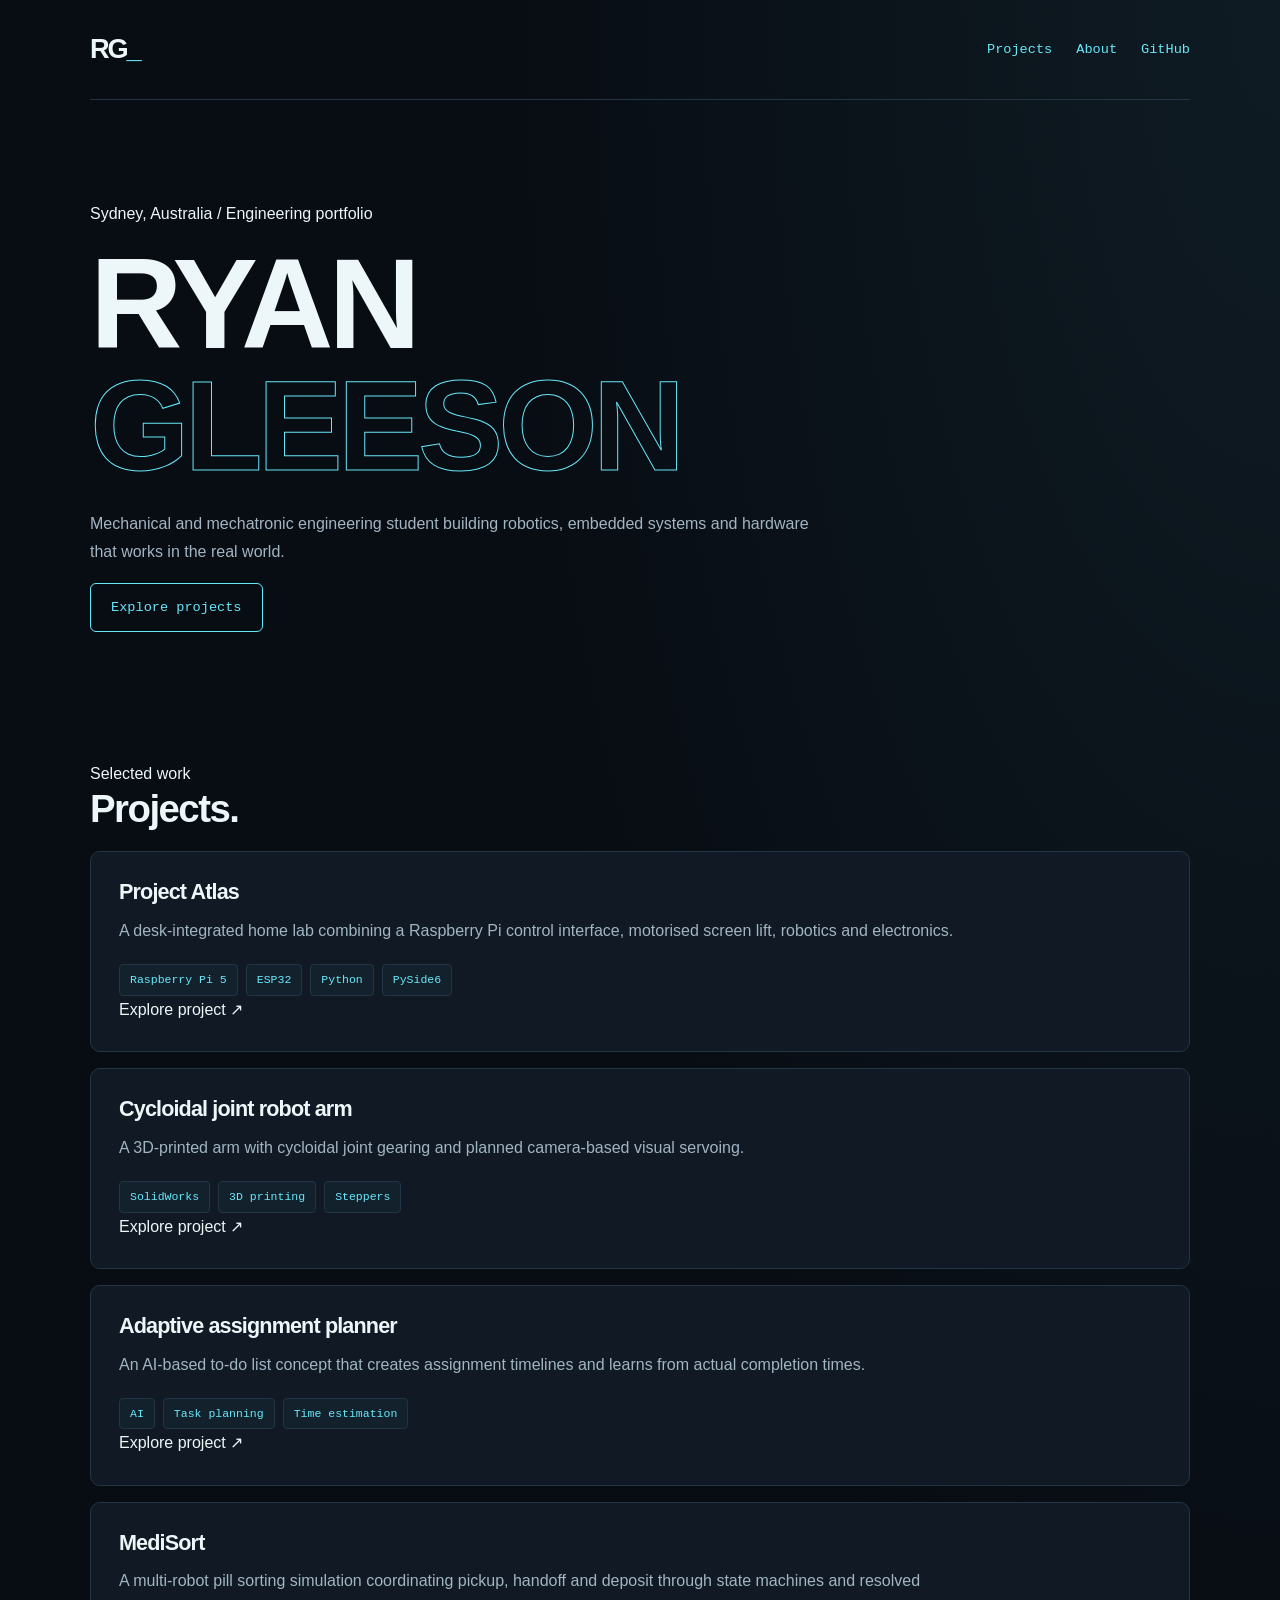
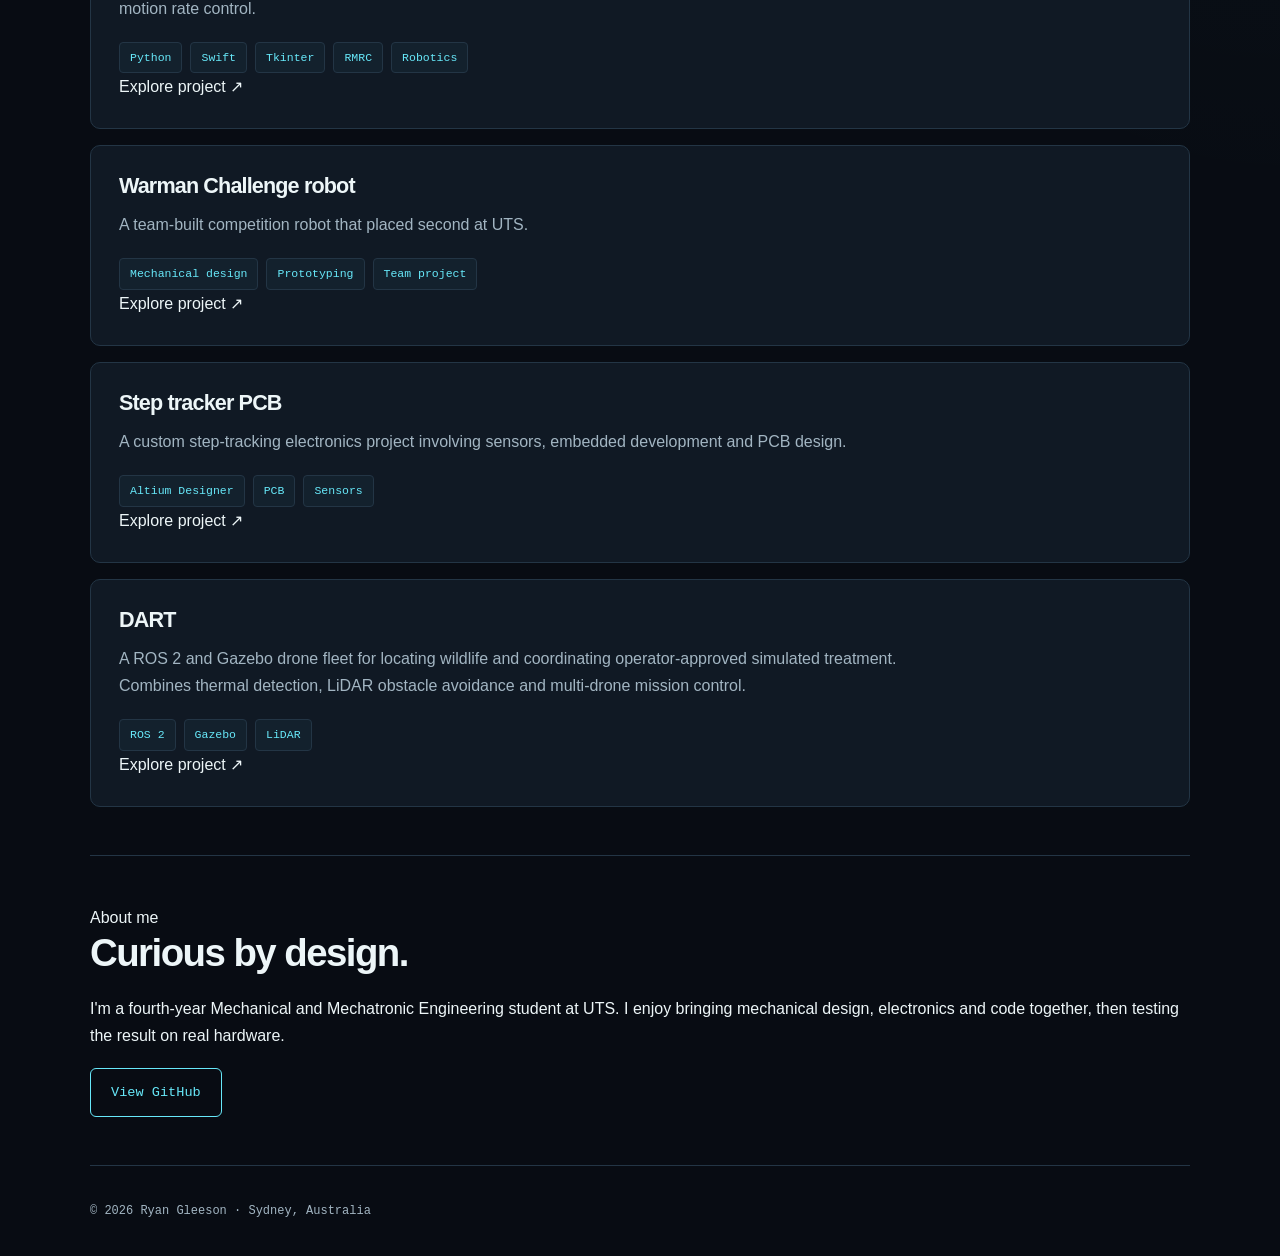
==== commit 0079d494: "update" ====
--- a/index.html
+++ b/index.html
@@ -151,8 +151,9 @@
           <a class="project-card" href="projects/dart.html">
             <h3>DART</h3>
             <p>
-              A Robotics Studio 1 team project developing a simulated drone
-              system, with my contribution focused on LiDAR sensing.
+              A ROS 2 and Gazebo drone fleet for locating wildlife and coordinating
+              operator-approved simulated treatment. Combines thermal detection,
+              LiDAR obstacle avoidance and multi-drone mission control.
             </p>
             <div class="tags">
               <span class="tag">ROS 2</span>
